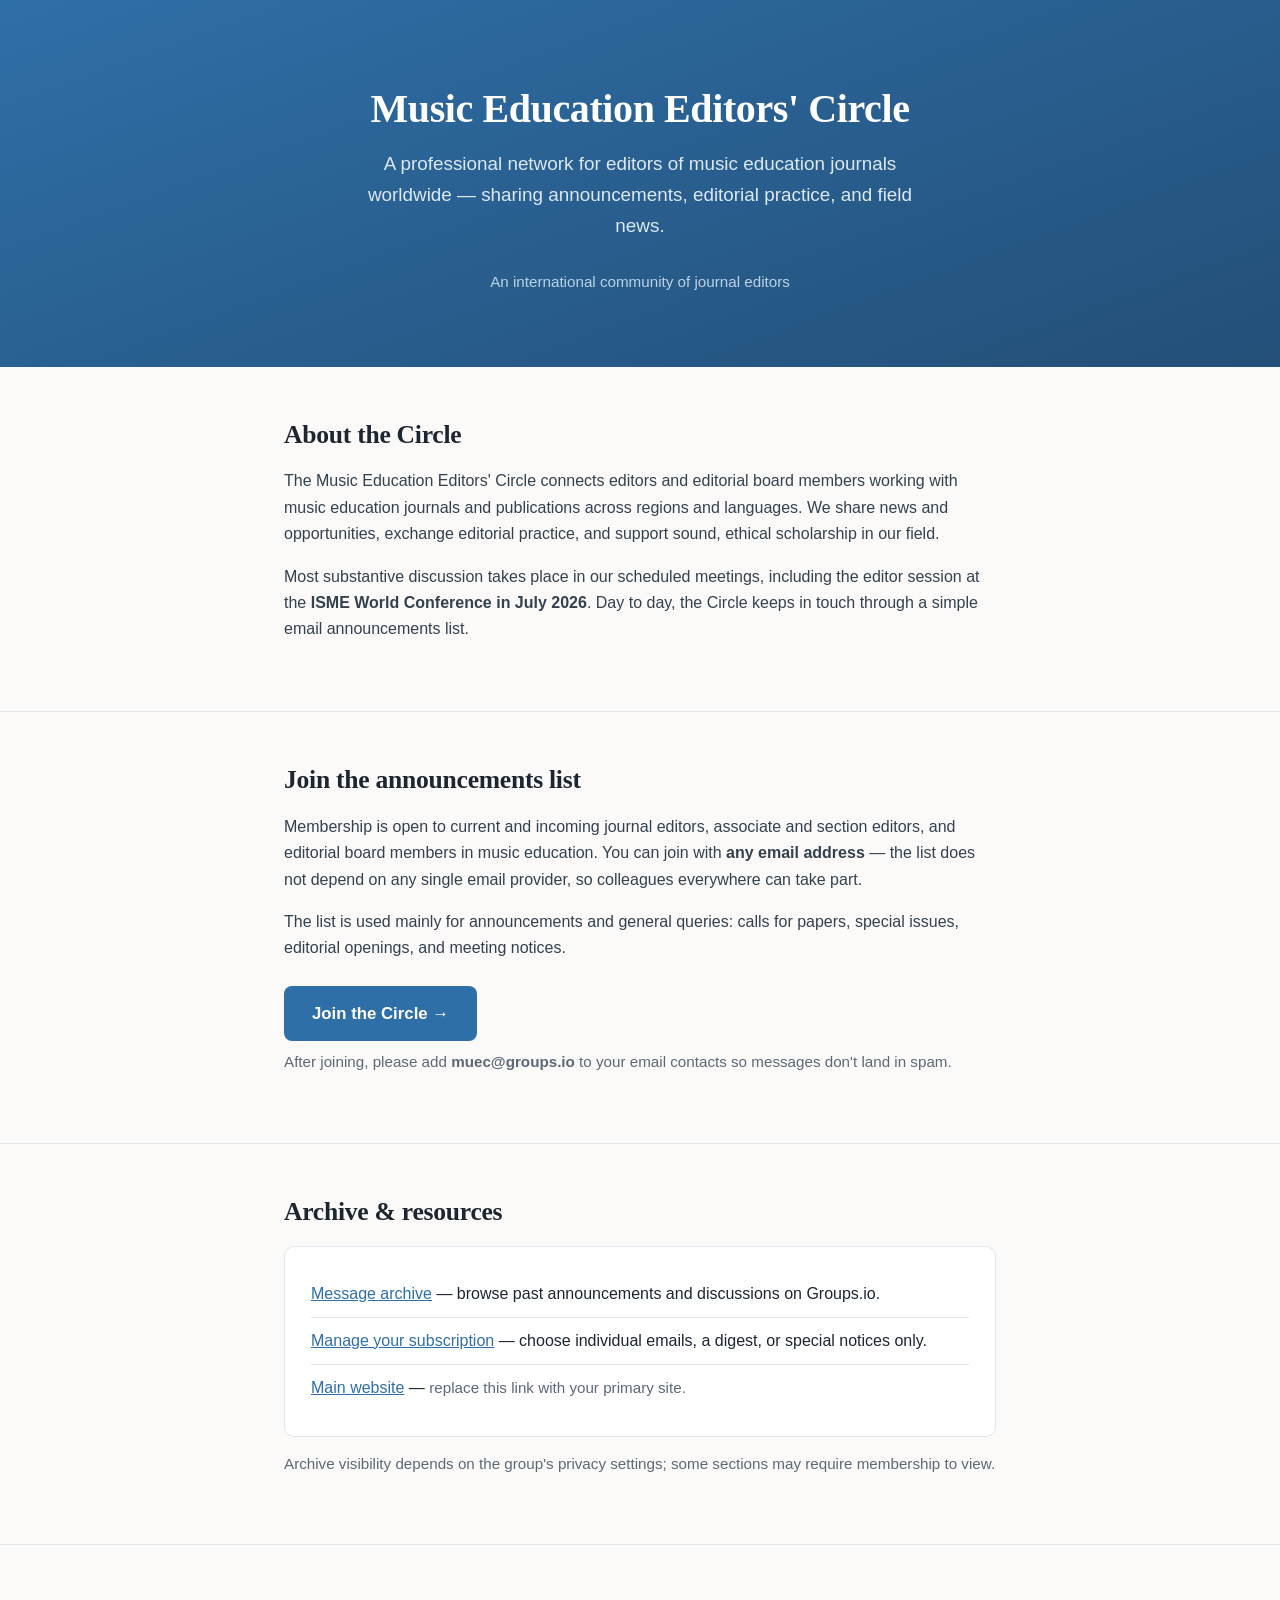
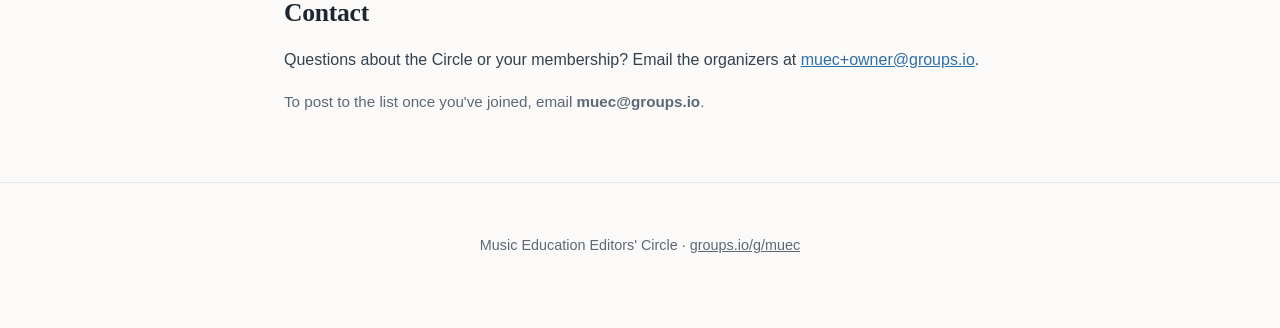
==== index.html @ 2a070fce "initial commit" ====
<!DOCTYPE html>
<html lang="en">
<head>
<meta charset="UTF-8">
<meta name="viewport" content="width=device-width, initial-scale=1.0">
<title>Music Education Editors' Circle</title>
<meta name="description" content="A professional network for editors of music education journals worldwide — sharing announcements, editorial practice, and field news.">
<style>
  :root{
    --ink:#1c2530;
    --muted:#5c6878;
    --line:#e3e7ec;
    --bg:#fbfaf8;
    --card:#ffffff;
    --accent:#2f6fa7;
    --accent-dark:#245984;
    --max:760px;
  }
  *{box-sizing:border-box;}
  html{scroll-behavior:smooth;}
  body{
    margin:0;
    background:var(--bg);
    color:var(--ink);
    font-family:-apple-system,BlinkMacSystemFont,"Segoe UI",Roboto,Helvetica,Arial,sans-serif;
    line-height:1.65;
    -webkit-font-smoothing:antialiased;
  }
  h1,h2,h3{font-family:Georgia,"Times New Roman",serif;font-weight:600;line-height:1.25;letter-spacing:-0.01em;}
  a{color:var(--accent);}
  a:hover{color:var(--accent-dark);}
  .wrap{max-width:var(--max);margin:0 auto;padding:0 24px;}

  header.hero{
    background:linear-gradient(160deg,#2f6fa7 0%,#234f78 100%);
    color:#fff;
    padding:84px 0 72px;
    text-align:center;
  }
  header.hero h1{color:#fff;font-size:2.5rem;margin:0 0 14px;}
  header.hero p{color:#dce8f3;font-size:1.18rem;margin:0 auto;max-width:560px;}
  .hero-note{margin-top:28px;font-size:.95rem;color:#bcd2e6;}

  section{padding:52px 0;border-bottom:1px solid var(--line);}
  section h2{font-size:1.6rem;margin:0 0 18px;}
  section p{color:#33414f;margin:0 0 16px;}
  .muted{color:var(--muted);font-size:.95rem;}

  .cta{
    display:inline-block;background:var(--accent);color:#fff;text-decoration:none;
    padding:14px 28px;border-radius:8px;font-weight:600;font-size:1.05rem;
    transition:background .15s ease;
  }
  .cta:hover{background:var(--accent-dark);color:#fff;}
  .cta-row{margin:24px 0 8px;}

  .card{
    background:var(--card);border:1px solid var(--line);border-radius:10px;
    padding:24px 26px;margin-top:18px;
  }
  .links-list{list-style:none;padding:0;margin:0;}
  .links-list li{padding:10px 0;border-top:1px solid var(--line);}
  .links-list li:first-child{border-top:none;}

  footer{padding:36px 0 56px;text-align:center;color:var(--muted);font-size:.9rem;}
  footer a{color:var(--muted);}

  @media (max-width:600px){
    header.hero{padding:60px 0 50px;}
    header.hero h1{font-size:2rem;}
    section{padding:40px 0;}
  }
</style>
</head>
<body>

<header class="hero">
  <div class="wrap">
    <h1>Music Education Editors' Circle</h1>
    <p>A professional network for editors of music education journals worldwide — sharing announcements, editorial practice, and field news.</p>
    <div class="hero-note">An international community of journal editors</div>
  </div>
</header>

<main>

  <section id="about">
    <div class="wrap">
      <h2>About the Circle</h2>
      <p>The Music Education Editors' Circle connects editors and editorial board members working with music education journals and publications across regions and languages. We share news and opportunities, exchange editorial practice, and support sound, ethical scholarship in our field.</p>
      <p>Most substantive discussion takes place in our scheduled meetings, including the editor session at the <strong>ISME World Conference in July 2026</strong>. Day to day, the Circle keeps in touch through a simple email announcements list.</p>
    </div>
  </section>

  <section id="join">
    <div class="wrap">
      <h2>Join the announcements list</h2>
      <p>Membership is open to current and incoming journal editors, associate and section editors, and editorial board members in music education. You can join with <strong>any email address</strong> — the list does not depend on any single email provider, so colleagues everywhere can take part.</p>
      <p>The list is used mainly for announcements and general queries: calls for papers, special issues, editorial openings, and meeting notices.</p>
      <div class="cta-row">
        <a class="cta" href="https://groups.io/g/muec" target="_blank" rel="noopener">Join the Circle &rarr;</a>
      </div>
      <p class="muted">After joining, please add <strong>muec@groups.io</strong> to your email contacts so messages don't land in spam.</p>
    </div>
  </section>

  <section id="archive">
    <div class="wrap">
      <h2>Archive &amp; resources</h2>
      <div class="card">
        <ul class="links-list">
          <li><a href="https://groups.io/g/muec/topics" target="_blank" rel="noopener">Message archive</a> — browse past announcements and discussions on Groups.io.</li>
          <li><a href="https://groups.io/g/muec/editsub" target="_blank" rel="noopener">Manage your subscription</a> — choose individual emails, a digest, or special notices only.</li>
          <li><a href="#" target="_blank" rel="noopener">Main website</a> — <span class="muted">replace this link with your primary site.</span></li>
        </ul>
      </div>
      <p class="muted" style="margin-top:14px;">Archive visibility depends on the group's privacy settings; some sections may require membership to view.</p>
    </div>
  </section>

  <section id="contact">
    <div class="wrap">
      <h2>Contact</h2>
      <p>Questions about the Circle or your membership? Email the organizers at
      <a href="mailto:muec+owner@groups.io">muec+owner@groups.io</a>.</p>
      <p class="muted">To post to the list once you've joined, email <strong>muec@groups.io</strong>.</p>
    </div>
  </section>

</main>

<footer>
  <div class="wrap">
    <p>Music Education Editors' Circle &middot; <a href="https://groups.io/g/muec" target="_blank" rel="noopener">groups.io/g/muec</a></p>
  </div>
</footer>

</body>
</html>
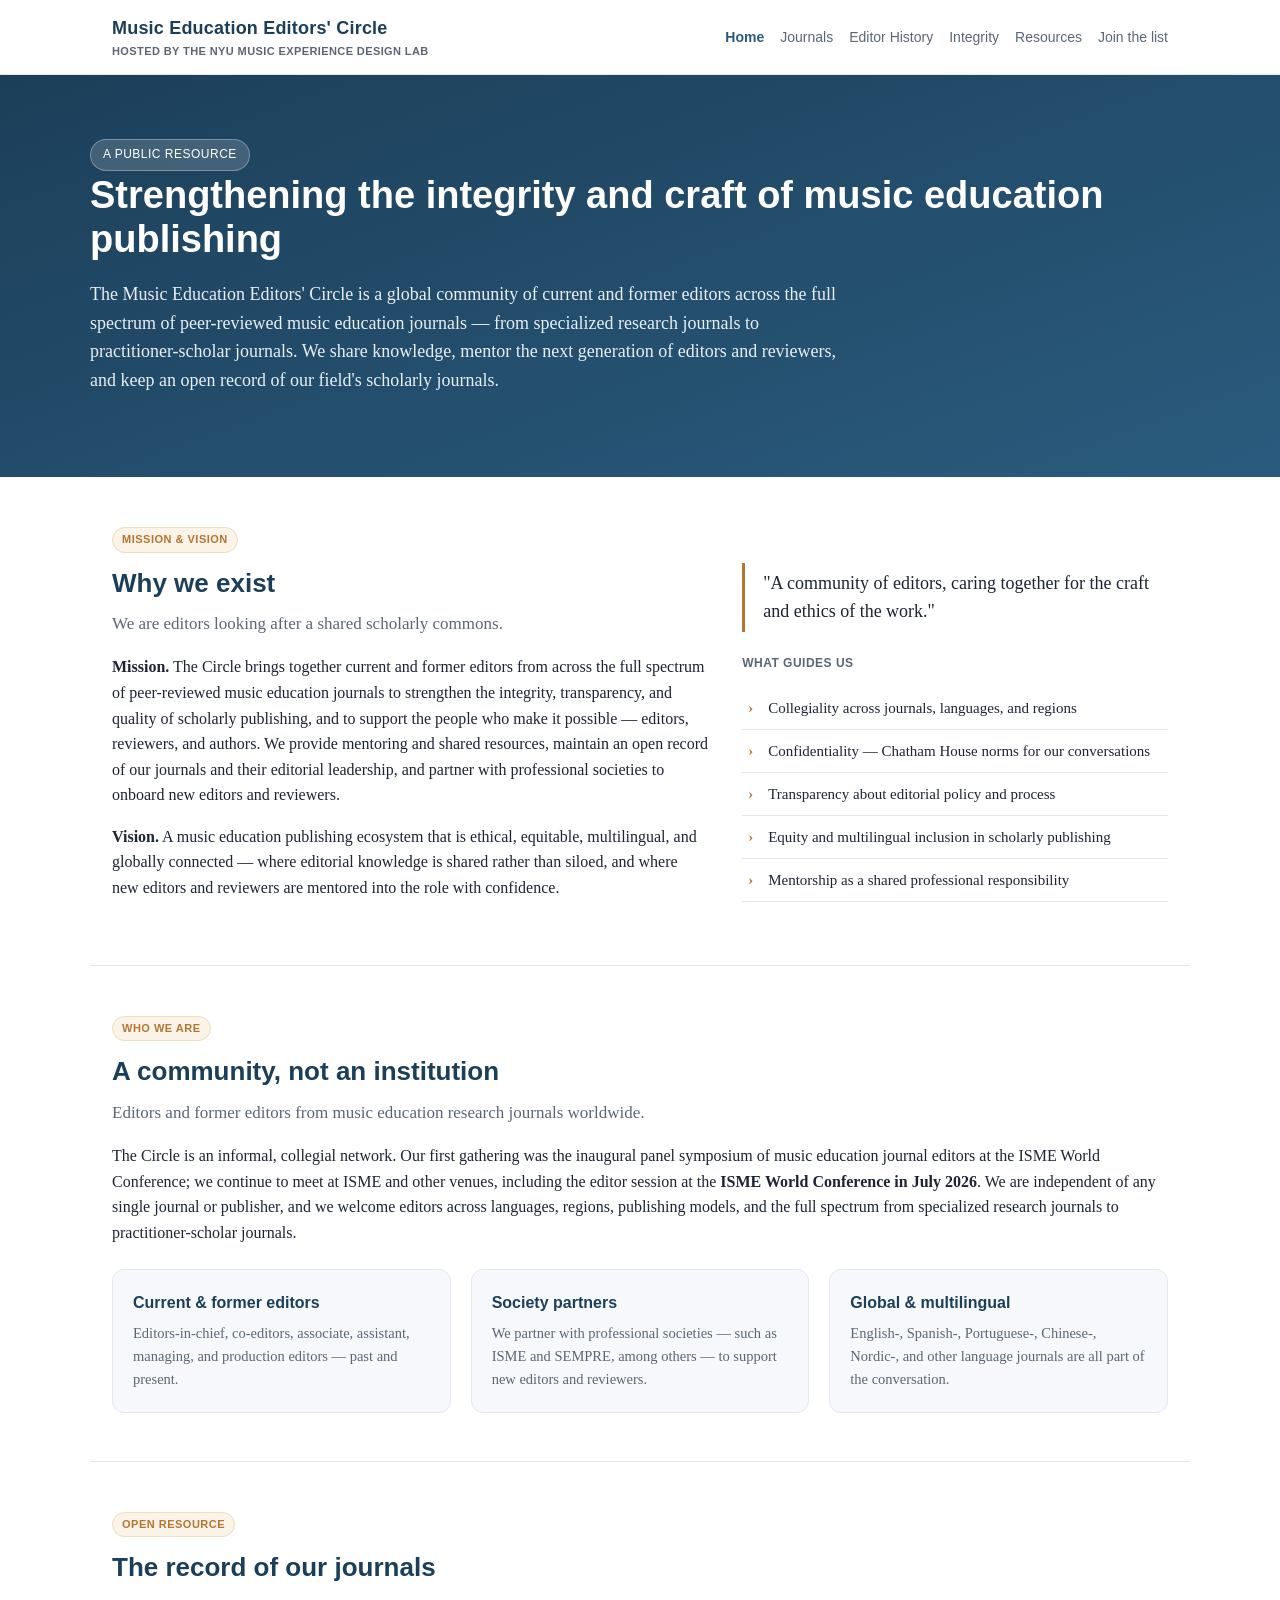
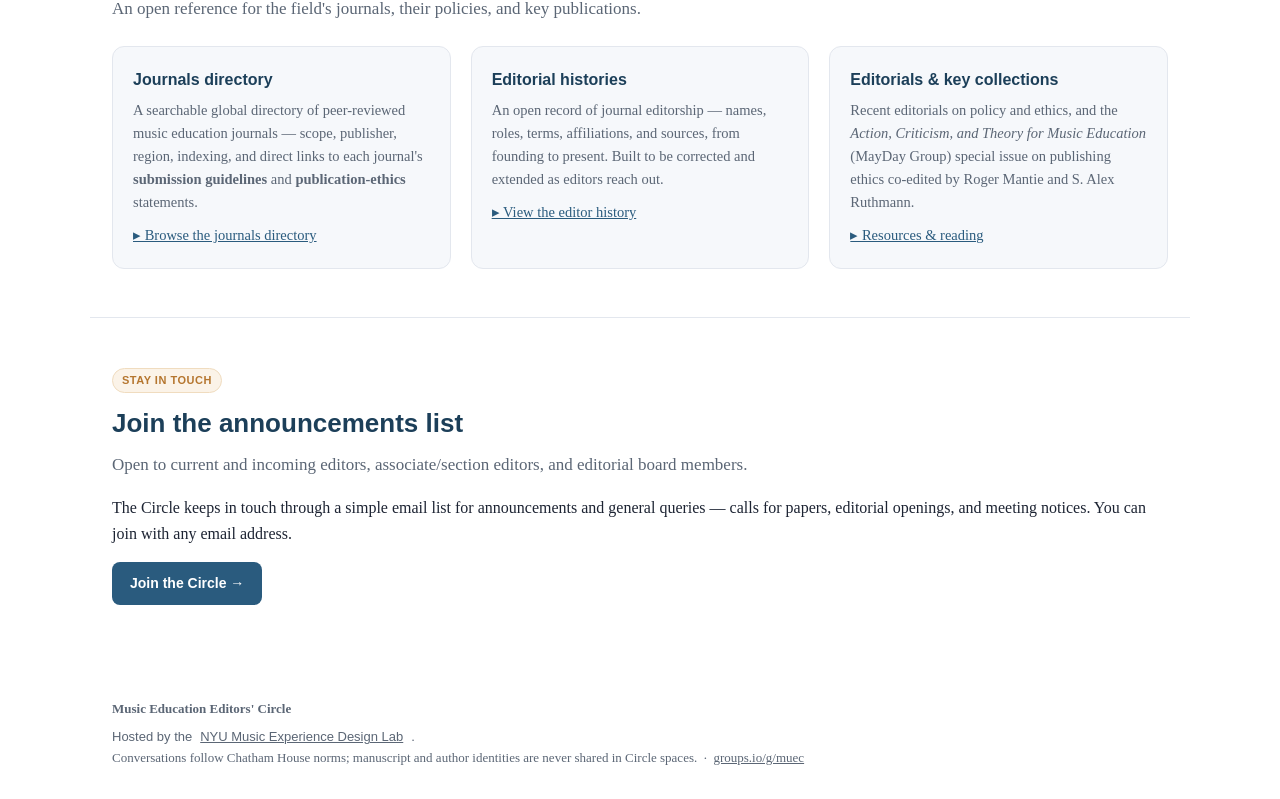
==== commit eaa9660f: "Expand into multi-page site with live spreadsheet directories - Add Journals, Editor History, Integr" ====
--- a/index.html
+++ b/index.html
@@ -4,136 +4,124 @@
 <meta charset="UTF-8">
 <meta name="viewport" content="width=device-width, initial-scale=1.0">
 <title>Music Education Editors' Circle</title>
-<meta name="description" content="A professional network for editors of music education journals worldwide — sharing announcements, editorial practice, and field news.">
-<style>
-  :root{
-    --ink:#1c2530;
-    --muted:#5c6878;
-    --line:#e3e7ec;
-    --bg:#fbfaf8;
-    --card:#ffffff;
-    --accent:#2f6fa7;
-    --accent-dark:#245984;
-    --max:760px;
-  }
-  *{box-sizing:border-box;}
-  html{scroll-behavior:smooth;}
-  body{
-    margin:0;
-    background:var(--bg);
-    color:var(--ink);
-    font-family:-apple-system,BlinkMacSystemFont,"Segoe UI",Roboto,Helvetica,Arial,sans-serif;
-    line-height:1.65;
-    -webkit-font-smoothing:antialiased;
-  }
-  h1,h2,h3{font-family:Georgia,"Times New Roman",serif;font-weight:600;line-height:1.25;letter-spacing:-0.01em;}
-  a{color:var(--accent);}
-  a:hover{color:var(--accent-dark);}
-  .wrap{max-width:var(--max);margin:0 auto;padding:0 24px;}
-
-  header.hero{
-    background:linear-gradient(160deg,#2f6fa7 0%,#234f78 100%);
-    color:#fff;
-    padding:84px 0 72px;
-    text-align:center;
-  }
-  header.hero h1{color:#fff;font-size:2.5rem;margin:0 0 14px;}
-  header.hero p{color:#dce8f3;font-size:1.18rem;margin:0 auto;max-width:560px;}
-  .hero-note{margin-top:28px;font-size:.95rem;color:#bcd2e6;}
-
-  section{padding:52px 0;border-bottom:1px solid var(--line);}
-  section h2{font-size:1.6rem;margin:0 0 18px;}
-  section p{color:#33414f;margin:0 0 16px;}
-  .muted{color:var(--muted);font-size:.95rem;}
-
-  .cta{
-    display:inline-block;background:var(--accent);color:#fff;text-decoration:none;
-    padding:14px 28px;border-radius:8px;font-weight:600;font-size:1.05rem;
-    transition:background .15s ease;
-  }
-  .cta:hover{background:var(--accent-dark);color:#fff;}
-  .cta-row{margin:24px 0 8px;}
-
-  .card{
-    background:var(--card);border:1px solid var(--line);border-radius:10px;
-    padding:24px 26px;margin-top:18px;
-  }
-  .links-list{list-style:none;padding:0;margin:0;}
-  .links-list li{padding:10px 0;border-top:1px solid var(--line);}
-  .links-list li:first-child{border-top:none;}
-
-  footer{padding:36px 0 56px;text-align:center;color:var(--muted);font-size:.9rem;}
-  footer a{color:var(--muted);}
-
-  @media (max-width:600px){
-    header.hero{padding:60px 0 50px;}
-    header.hero h1{font-size:2rem;}
-    section{padding:40px 0;}
-  }
-</style>
+<meta name="description" content="A global community of music education journal editors — strengthening the integrity and craft of scholarly publishing, with an open directory of journals and editorial histories.">
+<link rel="stylesheet" href="assets/style.css">
 </head>
 <body>
-
-<header class="hero">
-  <div class="wrap">
-    <h1>Music Education Editors' Circle</h1>
-    <p>A professional network for editors of music education journals worldwide — sharing announcements, editorial practice, and field news.</p>
-    <div class="hero-note">An international community of journal editors</div>
+<header class="top">
+  <div class="bar">
+    <a class="brand" href="index.html">Music Education Editors' Circle<small>Hosted by the NYU Music Experience Design Lab</small></a>
+    <nav>
+      <a href="index.html" class="active">Home</a>
+      <a href="journals.html">Journals</a>
+      <a href="editors.html">Editor History</a>
+      <a href="integrity.html">Integrity</a>
+      <a href="resources.html">Resources</a>
+      <a href="https://groups.io/g/muec" target="_blank" rel="noopener">Join the list</a>
+    </nav>
   </div>
 </header>
 
-<main>
+<div class="hero">
+  <div class="wrap">
+    <span class="tag">A public resource</span>
+    <h1>Strengthening the integrity and craft of music education publishing</h1>
+    <p>The Music Education Editors' Circle is a global community of current and former editors across the full
+       spectrum of peer-reviewed music education journals — from specialized research journals to
+       practitioner-scholar journals. We share knowledge, mentor the next generation of editors and reviewers,
+       and keep an open record of our field's scholarly journals.</p>
+  </div>
+</div>
 
-  <section id="about">
-    <div class="wrap">
-      <h2>About the Circle</h2>
-      <p>The Music Education Editors' Circle connects editors and editorial board members working with music education journals and publications across regions and languages. We share news and opportunities, exchange editorial practice, and support sound, ethical scholarship in our field.</p>
-      <p>Most substantive discussion takes place in our scheduled meetings, including the editor session at the <strong>ISME World Conference in July 2026</strong>. Day to day, the Circle keeps in touch through a simple email announcements list.</p>
+<section id="mission">
+  <span class="pill">Mission &amp; Vision</span>
+  <div class="twocol">
+    <div>
+      <h2>Why we exist</h2>
+      <p class="lead">We are editors looking after a shared scholarly commons.</p>
+      <p><strong>Mission.</strong> The Circle brings together current and former editors from across the full
+      spectrum of peer-reviewed music education journals to strengthen the integrity, transparency, and quality of
+      scholarly publishing, and to support the people who make it possible — editors, reviewers, and authors. We
+      provide mentoring and shared resources, maintain an open record of our journals and their editorial
+      leadership, and partner with professional societies to onboard new editors and reviewers.</p>
+      <p><strong>Vision.</strong> A music education publishing ecosystem that is ethical, equitable, multilingual,
+      and globally connected — where editorial knowledge is shared rather than siloed, and where new editors and
+      reviewers are mentored into the role with confidence.</p>
     </div>
-  </section>
+    <div>
+      <blockquote>"A community of editors, caring together for the craft and ethics of the work."</blockquote>
+      <div class="k" style="margin-top:22px">What guides us</div>
+      <ul class="clean">
+        <li>Collegiality across journals, languages, and regions</li>
+        <li>Confidentiality — Chatham House norms for our conversations</li>
+        <li>Transparency about editorial policy and process</li>
+        <li>Equity and multilingual inclusion in scholarly publishing</li>
+        <li>Mentorship as a shared professional responsibility</li>
+      </ul>
+    </div>
+  </div>
+</section>
 
-  <section id="join">
-    <div class="wrap">
-      <h2>Join the announcements list</h2>
-      <p>Membership is open to current and incoming journal editors, associate and section editors, and editorial board members in music education. You can join with <strong>any email address</strong> — the list does not depend on any single email provider, so colleagues everywhere can take part.</p>
-      <p>The list is used mainly for announcements and general queries: calls for papers, special issues, editorial openings, and meeting notices.</p>
-      <div class="cta-row">
-        <a class="cta" href="https://groups.io/g/muec" target="_blank" rel="noopener">Join the Circle &rarr;</a>
-      </div>
-      <p class="muted">After joining, please add <strong>muec@groups.io</strong> to your email contacts so messages don't land in spam.</p>
+<section id="who">
+  <span class="pill">Who We Are</span>
+  <h2>A community, not an institution</h2>
+  <p class="lead">Editors and former editors from music education research journals worldwide.</p>
+  <p>The Circle is an informal, collegial network. Our first gathering was the inaugural panel symposium of
+     music education journal editors at the ISME World Conference; we continue to meet at ISME and other venues,
+     including the editor session at the <strong>ISME World Conference in July 2026</strong>. We are independent of
+     any single journal or publisher, and we welcome editors across languages, regions, publishing models, and the
+     full spectrum from specialized research journals to practitioner-scholar journals.</p>
+  <div class="grid g3">
+    <div class="card"><h3>Current &amp; former editors</h3><p>Editors-in-chief, co-editors, associate, assistant,
+      managing, and production editors — past and present.</p></div>
+    <div class="card"><h3>Society partners</h3><p>We partner with professional societies — such as ISME and SEMPRE,
+      among others — to support new editors and reviewers.</p></div>
+    <div class="card"><h3>Global &amp; multilingual</h3><p>English-, Spanish-, Portuguese-, Chinese-, Nordic-, and
+      other language journals are all part of the conversation.</p></div>
+  </div>
+</section>
+
+<section id="repository">
+  <span class="pill">Open Resource</span>
+  <h2>The record of our journals</h2>
+  <p class="lead">An open reference for the field's journals, their policies, and key publications.</p>
+  <div class="grid g3">
+    <div class="card">
+      <h3>Journals directory</h3>
+      <p>A searchable global directory of peer-reviewed music education journals — scope, publisher, region,
+      indexing, and direct links to each journal's <strong>submission guidelines</strong> and
+      <strong>publication-ethics</strong> statements.</p>
+      <p style="margin-top:10px"><a href="journals.html">&#9656; Browse the journals directory</a></p>
     </div>
-  </section>
+    <div class="card">
+      <h3>Editorial histories</h3>
+      <p>An open record of journal editorship — names, roles, terms, affiliations, and sources, from founding to
+      present. Built to be corrected and extended as editors reach out.</p>
+      <p style="margin-top:10px"><a href="editors.html">&#9656; View the editor history</a></p>
+    </div>
+    <div class="card">
+      <h3>Editorials &amp; key collections</h3>
+      <p>Recent editorials on policy and ethics, and the <em>Action, Criticism, and Theory for Music Education</em>
+      (MayDay Group) special issue on publishing ethics co-edited by Roger Mantie and S. Alex Ruthmann.</p>
+      <p style="margin-top:10px"><a href="resources.html">&#9656; Resources &amp; reading</a></p>
+    </div>
+  </div>
+</section>
 
-  <section id="archive">
-    <div class="wrap">
-      <h2>Archive &amp; resources</h2>
-      <div class="card">
-        <ul class="links-list">
-          <li><a href="https://groups.io/g/muec/topics" target="_blank" rel="noopener">Message archive</a> — browse past announcements and discussions on Groups.io.</li>
-          <li><a href="https://groups.io/g/muec/editsub" target="_blank" rel="noopener">Manage your subscription</a> — choose individual emails, a digest, or special notices only.</li>
-          <li><a href="#" target="_blank" rel="noopener">Main website</a> — <span class="muted">replace this link with your primary site.</span></li>
-        </ul>
-      </div>
-      <p class="muted" style="margin-top:14px;">Archive visibility depends on the group's privacy settings; some sections may require membership to view.</p>
-    </div>
-  </section>
-
-  <section id="contact">
-    <div class="wrap">
-      <h2>Contact</h2>
-      <p>Questions about the Circle or your membership? Email the organizers at
-      <a href="mailto:muec+owner@groups.io">muec+owner@groups.io</a>.</p>
-      <p class="muted">To post to the list once you've joined, email <strong>muec@groups.io</strong>.</p>
-    </div>
-  </section>
-
-</main>
+<section id="join" style="border-bottom:none">
+  <span class="pill">Stay in touch</span>
+  <h2>Join the announcements list</h2>
+  <p class="lead">Open to current and incoming editors, associate/section editors, and editorial board members.</p>
+  <p>The Circle keeps in touch through a simple email list for announcements and general queries — calls for papers,
+     editorial openings, and meeting notices. You can join with any email address.</p>
+  <p style="margin-top:14px"><a class="btn" href="https://groups.io/g/muec" target="_blank" rel="noopener" style="text-decoration:none;display:inline-block">Join the Circle &rarr;</a></p>
+</section>
 
 <footer>
-  <div class="wrap">
-    <p>Music Education Editors' Circle &middot; <a href="https://groups.io/g/muec" target="_blank" rel="noopener">groups.io/g/muec</a></p>
-  </div>
+  <strong>Music Education Editors' Circle</strong><br>
+  <span class="hosted">Hosted by the <a href="https://wp.nyu.edu/musedlab/" target="_blank" rel="noopener">NYU Music Experience Design Lab</a>.</span>
+  Conversations follow Chatham House norms; manuscript and author identities are never shared in Circle spaces.
+  &nbsp;·&nbsp; <a href="https://groups.io/g/muec" target="_blank" rel="noopener">groups.io/g/muec</a>
 </footer>
-
 </body>
 </html>
--- a/assets/style.css
+++ b/assets/style.css
@@ -0,0 +1,90 @@
+/* Music Education Editors' Circle — shared house style
+   Derived from the v0.1 prototype. Edit colors in :root to retheme the whole site. */
+:root{
+  --ink:#1d2433; --muted:#5b6675; --line:#e3e7ee; --bg:#ffffff;
+  --soft:#f6f8fb; --brand:#2a5b7e; --brand-dk:#1c3f59; --accent:#b5762f; --good:#2e7d56;
+  --maxw:1100px; --radius:12px;
+}
+*{box-sizing:border-box}
+body{margin:0;font-family:Georgia,'Times New Roman',serif;color:var(--ink);background:var(--bg);line-height:1.6}
+h1,h2,h3,nav,.tag,button,th,.k,.brand,.pill,input,select,.btn{font-family:-apple-system,'Segoe UI',Roboto,Helvetica,Arial,sans-serif}
+a{color:var(--brand)}
+
+/* Header / nav */
+header.top{position:sticky;top:0;z-index:20;background:rgba(255,255,255,.93);backdrop-filter:blur(6px);border-bottom:1px solid var(--line)}
+.bar{max-width:var(--maxw);margin:0 auto;padding:14px 22px;display:flex;align-items:center;gap:18px;flex-wrap:wrap}
+.brand{font-weight:700;font-size:18px;color:var(--brand-dk);letter-spacing:.2px;text-decoration:none}
+.brand small{display:block;font-size:11px;color:var(--muted);font-weight:600;letter-spacing:.4px;text-transform:uppercase}
+nav{margin-left:auto;display:flex;gap:16px;flex-wrap:wrap;font-size:14px}
+nav a{color:var(--muted);text-decoration:none}
+nav a:hover,nav a.active{color:var(--brand)}
+nav a.active{font-weight:700}
+
+/* Hero */
+.hero{background:linear-gradient(160deg,var(--brand-dk),var(--brand));color:#fff;padding:64px 22px}
+.hero .wrap{max-width:var(--maxw);margin:0 auto}
+.hero h1{font-size:38px;margin:.1em 0 .3em;line-height:1.15}
+.hero p{font-size:18px;max-width:760px;color:#e7eef4}
+.tag{display:inline-block;background:rgba(255,255,255,.16);border:1px solid rgba(255,255,255,.3);color:#fff;
+     padding:5px 12px;border-radius:999px;font-size:12px;letter-spacing:.5px;text-transform:uppercase}
+
+/* Sections */
+section{max-width:var(--maxw);margin:0 auto;padding:48px 22px;border-bottom:1px solid var(--line)}
+section h2{font-size:26px;color:var(--brand-dk);margin:0 0 6px}
+.lead{color:var(--muted);font-size:17px;margin-top:0}
+.pill{display:inline-block;font-size:11px;font-weight:700;letter-spacing:.5px;text-transform:uppercase;
+      color:var(--accent);background:#fbf3e8;border:1px solid #f0dcbf;padding:3px 9px;border-radius:999px;margin-bottom:10px}
+.k{font-size:12px;text-transform:uppercase;letter-spacing:.5px;color:var(--muted);font-weight:700}
+
+/* Grids & cards */
+.grid{display:grid;gap:20px;margin-top:24px}
+.g2{grid-template-columns:repeat(2,1fr)} .g3{grid-template-columns:repeat(3,1fr)} .g4{grid-template-columns:repeat(4,1fr)}
+@media(max-width:820px){.g2,.g3,.g4{grid-template-columns:1fr}}
+.card{background:var(--soft);border:1px solid var(--line);border-radius:var(--radius);padding:20px}
+.card h3{margin:0 0 6px;font-size:16px;color:var(--brand-dk)}
+.card p{margin:0;color:var(--muted);font-size:14.5px}
+.twocol{display:grid;grid-template-columns:1.4fr 1fr;gap:34px}
+@media(max-width:820px){.twocol{grid-template-columns:1fr}}
+blockquote{border-left:3px solid var(--accent);margin:0;padding:6px 0 6px 18px;color:var(--ink);font-size:18px}
+ul.clean{list-style:none;padding:0;margin:14px 0}
+ul.clean li{padding:9px 0 9px 26px;position:relative;border-bottom:1px solid var(--line);font-size:15px}
+ul.clean li:before{content:"\203A";position:absolute;left:6px;color:var(--accent);font-weight:700}
+.note{font-size:13px;color:var(--muted);background:#fbf3e8;border:1px solid #f0dcbf;padding:10px 14px;border-radius:8px;margin-top:14px}
+
+/* Controls */
+.controls{display:flex;gap:12px;flex-wrap:wrap;margin-top:22px;align-items:center}
+input[type=text],input[type=search],select{font-family:-apple-system,'Segoe UI',sans-serif;font-size:15px;
+   padding:10px 12px;border:1px solid var(--line);border-radius:8px;background:#fff;color:var(--ink)}
+input[type=search]{min-width:280px;flex:1}
+.btn,button{cursor:pointer;background:var(--brand);color:#fff;border:0;padding:10px 18px;border-radius:8px;
+   font-size:14px;font-weight:600}
+.btn:hover,button:hover{background:var(--brand-dk)}
+.count{color:var(--muted);font-size:13px;font-family:-apple-system,sans-serif}
+
+/* Journal directory entries */
+.jrow{border:1px solid var(--line);border-radius:var(--radius);padding:18px 20px;margin-top:14px;background:#fff}
+.jrow h3{margin:0 0 2px;font-size:17px;color:var(--brand-dk);font-family:Georgia,serif}
+.jrow .trans{color:var(--muted);font-size:14px;font-style:italic}
+.jmeta{display:flex;gap:8px;flex-wrap:wrap;margin:10px 0}
+.chip{font-family:-apple-system,sans-serif;font-size:11px;font-weight:600;letter-spacing:.3px;
+   color:var(--brand-dk);background:var(--soft);border:1px solid var(--line);padding:3px 9px;border-radius:999px}
+.chip.idx{color:var(--good);background:#eef7f1;border-color:#cfe9da}
+.chip.flag{color:#a23b2e;background:#fbecea;border-color:#f0ccc6}
+.jscope{font-size:14.5px;color:var(--ink);margin:6px 0 12px}
+.jlinks{display:flex;gap:8px;flex-wrap:wrap}
+.jlinks a{font-family:-apple-system,sans-serif;font-size:13px;font-weight:600;text-decoration:none;
+   border:1px solid var(--line);border-radius:8px;padding:6px 11px;background:#fff;color:var(--brand)}
+.jlinks a:hover{background:var(--soft)}
+.jlinks a.disabled{color:#9aa6b2;border-style:dashed;pointer-events:none}
+.jed{font-family:-apple-system,sans-serif;font-size:13px;color:var(--muted);margin-top:10px}
+.conf{font-size:11px;font-family:-apple-system,sans-serif;color:#9aa6b2}
+
+/* Table (resources / editors) */
+table{width:100%;border-collapse:collapse;margin-top:16px;font-size:14px;font-family:-apple-system,sans-serif}
+th,td{text-align:left;padding:9px 10px;border-bottom:1px solid var(--line);vertical-align:top}
+th{color:var(--muted);text-transform:uppercase;font-size:11px;letter-spacing:.4px}
+
+/* Footer */
+footer{max-width:var(--maxw);margin:0 auto;padding:30px 22px;color:var(--muted);font-size:13px}
+footer a{color:var(--muted)}
+.hosted{display:flex;align-items:center;gap:8px;margin-top:8px;font-family:-apple-system,sans-serif}
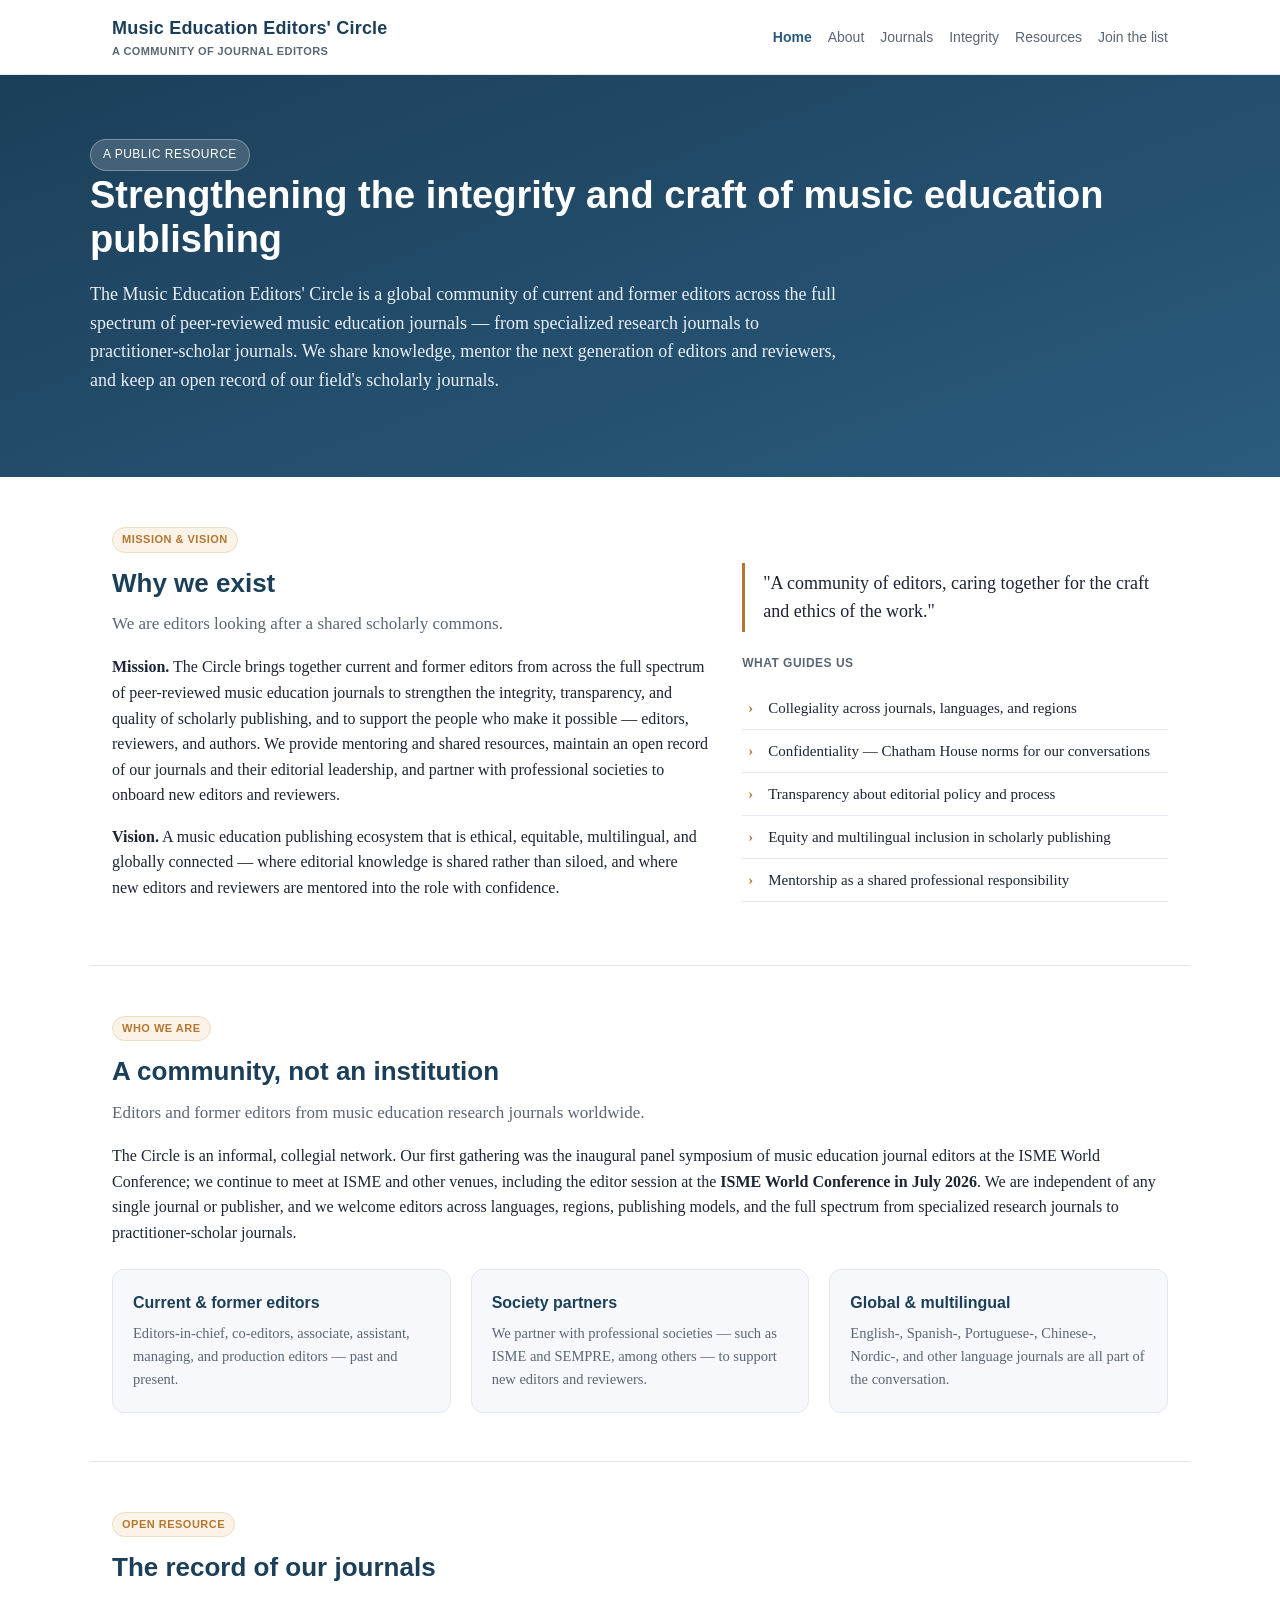
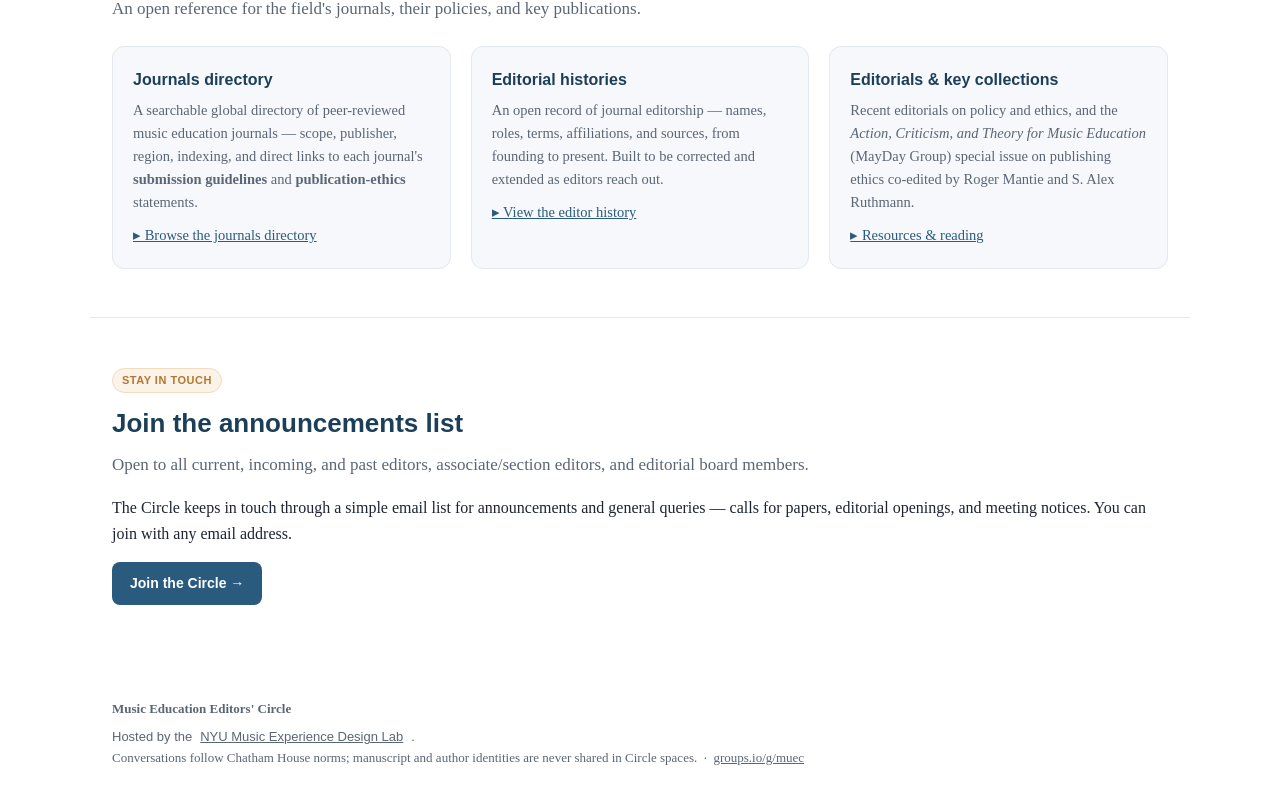
==== commit 27578b36: "Add About and Members pages; move editorial histories into Resources - Add about.html (mission, prin" ====
--- a/index.html
+++ b/index.html
@@ -10,11 +10,11 @@
 <body>
 <header class="top">
   <div class="bar">
-    <a class="brand" href="index.html">Music Education Editors' Circle<small>Hosted by the NYU Music Experience Design Lab</small></a>
+    <a class="brand" href="index.html">Music Education Editors' Circle<small>A community of journal editors</small></a>
     <nav>
       <a href="index.html" class="active">Home</a>
+      <a href="about.html">About</a>
       <a href="journals.html">Journals</a>
-      <a href="editors.html">Editor History</a>
       <a href="integrity.html">Integrity</a>
       <a href="resources.html">Resources</a>
       <a href="https://groups.io/g/muec" target="_blank" rel="noopener">Join the list</a>
@@ -97,7 +97,7 @@
       <h3>Editorial histories</h3>
       <p>An open record of journal editorship — names, roles, terms, affiliations, and sources, from founding to
       present. Built to be corrected and extended as editors reach out.</p>
-      <p style="margin-top:10px"><a href="editors.html">&#9656; View the editor history</a></p>
+      <p style="margin-top:10px"><a href="resources.html#editorial-histories">&#9656; View the editor history</a></p>
     </div>
     <div class="card">
       <h3>Editorials &amp; key collections</h3>
@@ -111,7 +111,7 @@
 <section id="join" style="border-bottom:none">
   <span class="pill">Stay in touch</span>
   <h2>Join the announcements list</h2>
-  <p class="lead">Open to current and incoming editors, associate/section editors, and editorial board members.</p>
+  <p class="lead">Open to all current, incoming, and past editors, associate/section editors, and editorial board members.</p>
   <p>The Circle keeps in touch through a simple email list for announcements and general queries — calls for papers,
      editorial openings, and meeting notices. You can join with any email address.</p>
   <p style="margin-top:14px"><a class="btn" href="https://groups.io/g/muec" target="_blank" rel="noopener" style="text-decoration:none;display:inline-block">Join the Circle &rarr;</a></p>
--- a/assets/style.css
+++ b/assets/style.css
@@ -84,6 +84,65 @@
 th,td{text-align:left;padding:9px 10px;border-bottom:1px solid var(--line);vertical-align:top}
 th{color:var(--muted);text-transform:uppercase;font-size:11px;letter-spacing:.4px}
 
+/* Sticky toolbar (search + filters stay visible while browsing) */
+.toolbar{position:sticky;top:58px;z-index:10;background:rgba(255,255,255,.96);backdrop-filter:blur(6px);
+  border:1px solid var(--line);border-radius:10px;padding:12px 14px;margin-top:18px;
+  display:flex;gap:12px;flex-wrap:wrap;align-items:center}
+
+/* Tabs */
+.tabs{display:flex;gap:6px;margin-top:22px;border-bottom:1px solid var(--line);flex-wrap:wrap}
+.tab{font-family:-apple-system,'Segoe UI',sans-serif;font-size:14px;font-weight:600;cursor:pointer;
+  padding:10px 16px;border:1px solid transparent;border-bottom:none;border-radius:8px 8px 0 0;color:var(--muted);background:none}
+.tab:hover{color:var(--brand)}
+.tab.active{color:var(--brand-dk);background:var(--soft);border-color:var(--line)}
+.tabpane{display:none}
+.tabpane.active{display:block}
+
+/* Buttons (ghost variant for downloads) */
+.btn.ghost{background:#fff;color:var(--brand);border:1px solid var(--line)}
+.btn.ghost:hover{background:var(--soft);color:var(--brand-dk)}
+.dlbar{display:flex;gap:10px;flex-wrap:wrap;margin:16px 0 4px}
+a.btn{text-decoration:none;display:inline-block}
+.licen{background:#eef4f8;border-color:#d3e2ec}
+
+/* Compact directory rows (browsable) */
+details.jrow2{border:1px solid var(--line);border-radius:10px;margin-top:8px;background:#fff;overflow:hidden}
+details.jrow2>summary{list-style:none;cursor:pointer;padding:12px 16px;display:flex;gap:12px;align-items:center;flex-wrap:wrap}
+details.jrow2>summary::-webkit-details-marker{display:none}
+details.jrow2>summary:hover{background:var(--soft)}
+details.jrow2[open]>summary{border-bottom:1px solid var(--line);background:var(--soft)}
+.jrow2 .jt{font-family:Georgia,serif;font-weight:600;color:var(--brand-dk);font-size:15.5px;flex:1;min-width:220px}
+.jrow2 .caret{color:var(--accent);font-weight:700;transition:transform .15s}
+details.jrow2[open] .caret{transform:rotate(90deg)}
+.jrow2 .body{padding:14px 16px}
+
+/* Accordion for editor history / integrity */
+details.acc{border:1px solid var(--line);border-radius:10px;margin-top:10px;background:#fff;overflow:hidden}
+details.acc>summary{list-style:none;cursor:pointer;padding:14px 16px;font-family:-apple-system,'Segoe UI',sans-serif;
+  font-weight:700;color:var(--brand-dk);display:flex;align-items:center;gap:10px}
+details.acc>summary::-webkit-details-marker{display:none}
+details.acc>summary:hover{background:var(--soft)}
+details.acc[open]>summary{border-bottom:1px solid var(--line);background:var(--soft)}
+details.acc .caret{color:var(--accent);font-weight:700;transition:transform .15s;margin-left:auto}
+details.acc[open] .caret{transform:rotate(90deg)}
+details.acc .accbody{padding:6px 16px 16px}
+.badge{font-family:-apple-system,sans-serif;font-size:11px;font-weight:700;color:#fff;background:var(--brand);
+  border-radius:999px;padding:2px 9px}
+.badge.soft{color:var(--brand-dk);background:var(--soft);border:1px solid var(--line)}
+.mem{color:var(--accent);font-weight:700;font-size:12px;font-family:-apple-system,sans-serif}
+
+/* Modal (license gate) */
+.modal-ov{position:fixed;inset:0;background:rgba(20,40,60,.45);display:flex;align-items:center;justify-content:center;z-index:50;padding:20px}
+.modal{background:#fff;border-radius:12px;max-width:470px;padding:24px 26px;box-shadow:0 20px 60px rgba(20,40,60,.3)}
+.modal h3{margin:0 0 10px;color:var(--brand-dk)}
+.modal p{color:var(--ink);font-size:15px;margin:0}
+.modal-btns{display:flex;gap:10px;justify-content:flex-end;margin-top:18px}
+/* clickable filter chips */
+.chip[data-tag]{cursor:pointer}
+.chip[data-tag]:hover{border-color:var(--brand);color:var(--brand)}
+#activeFilter{margin:10px 0 0;font-family:-apple-system,'Segoe UI',sans-serif;font-size:13px;color:var(--muted)}
+#activeFilter a{margin-left:6px}
+
 /* Footer */
 footer{max-width:var(--maxw);margin:0 auto;padding:30px 22px;color:var(--muted);font-size:13px}
 footer a{color:var(--muted)}
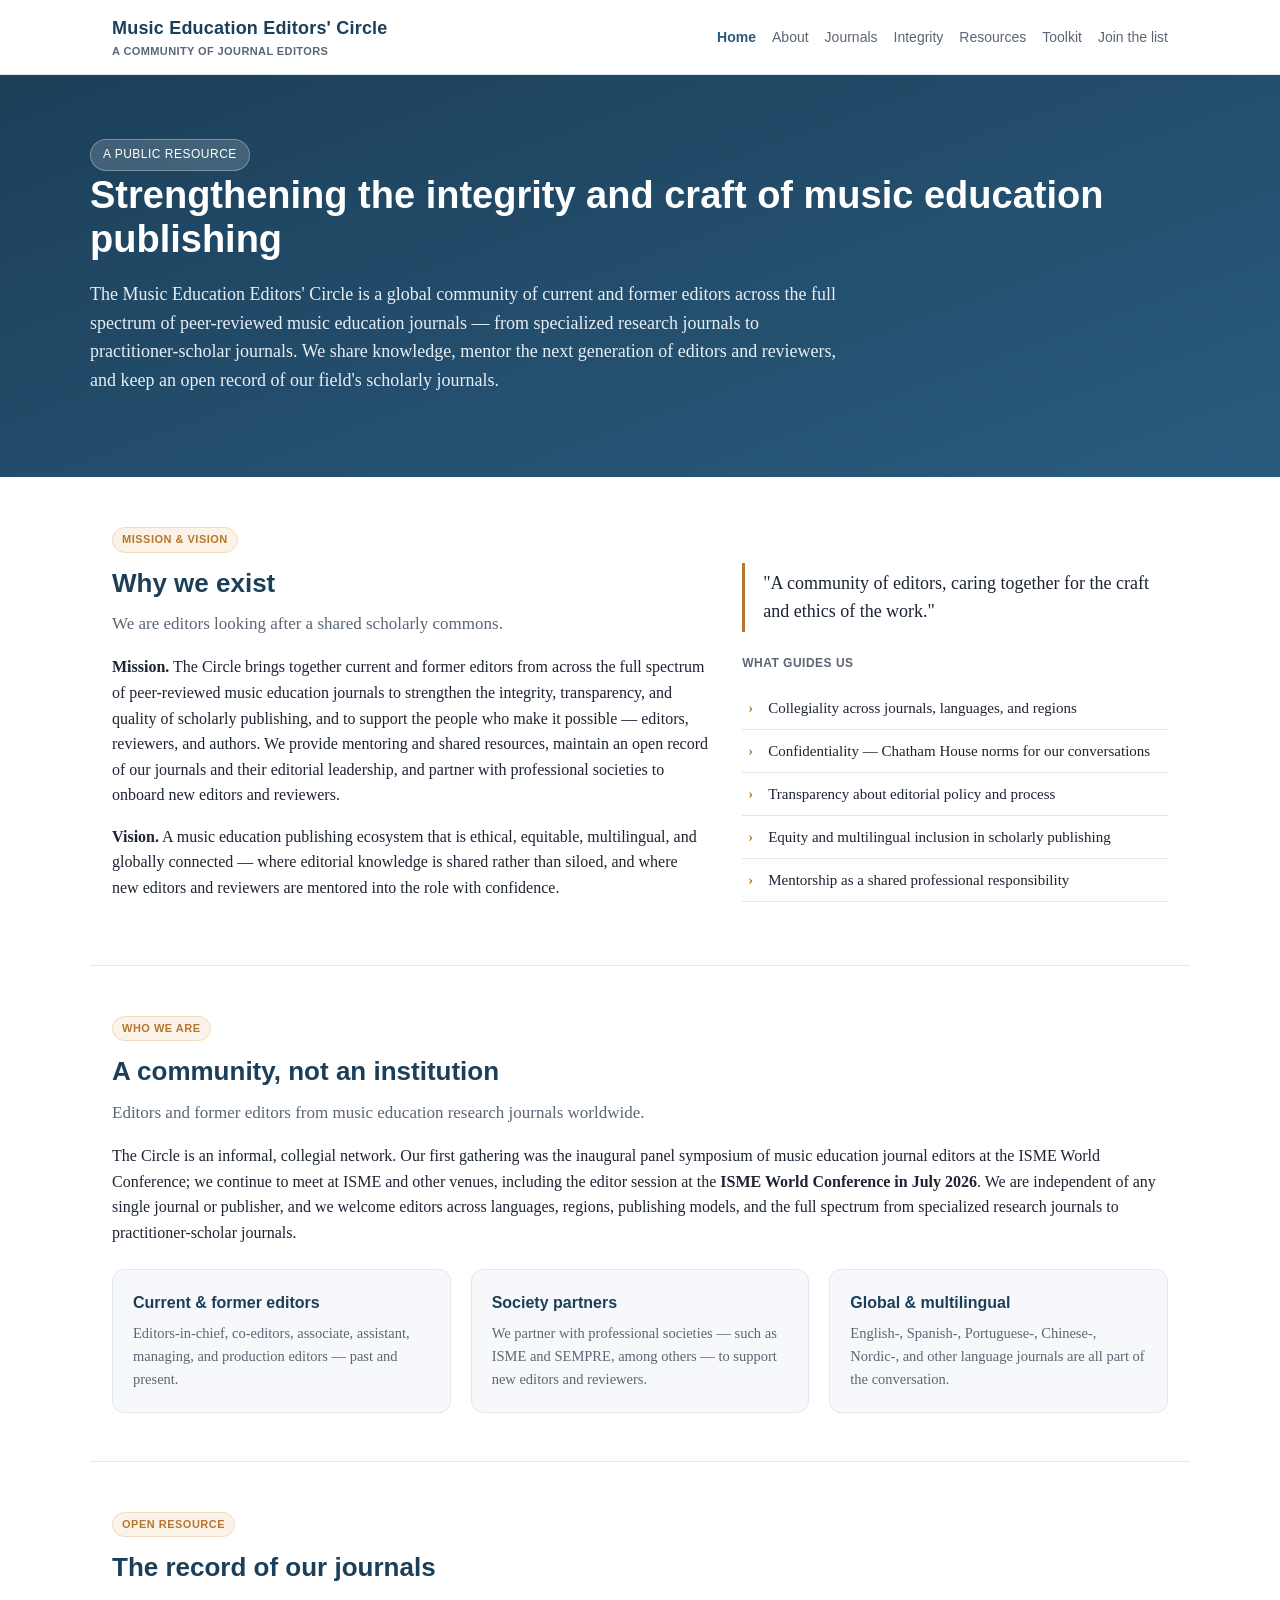
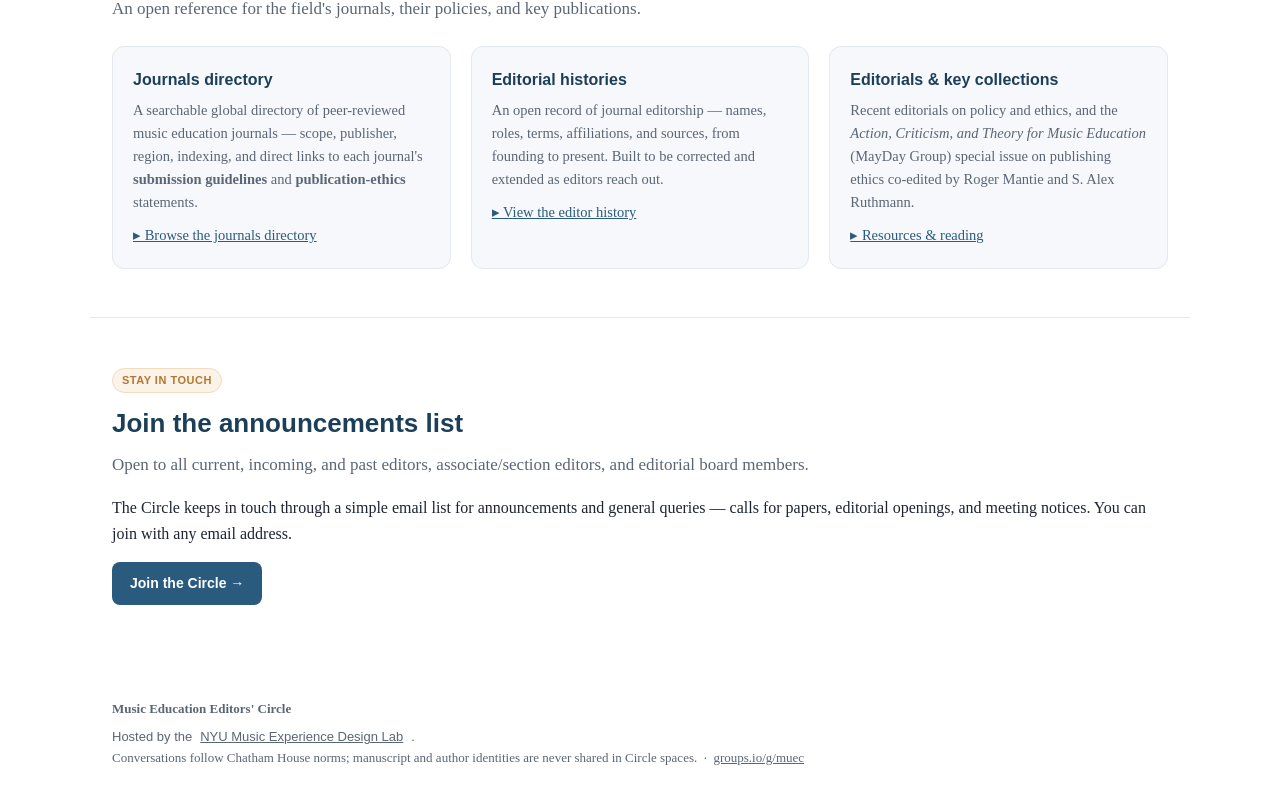
==== commit e2a3cd30: "Add Editor & Reviewer Toolkit page; refresh data - New toolkit.html: submission-guidelines compariso" ====
--- a/index.html
+++ b/index.html
@@ -17,6 +17,7 @@
       <a href="journals.html">Journals</a>
       <a href="integrity.html">Integrity</a>
       <a href="resources.html">Resources</a>
+      <a href="toolkit.html">Toolkit</a>
       <a href="https://groups.io/g/muec" target="_blank" rel="noopener">Join the list</a>
     </nav>
   </div>
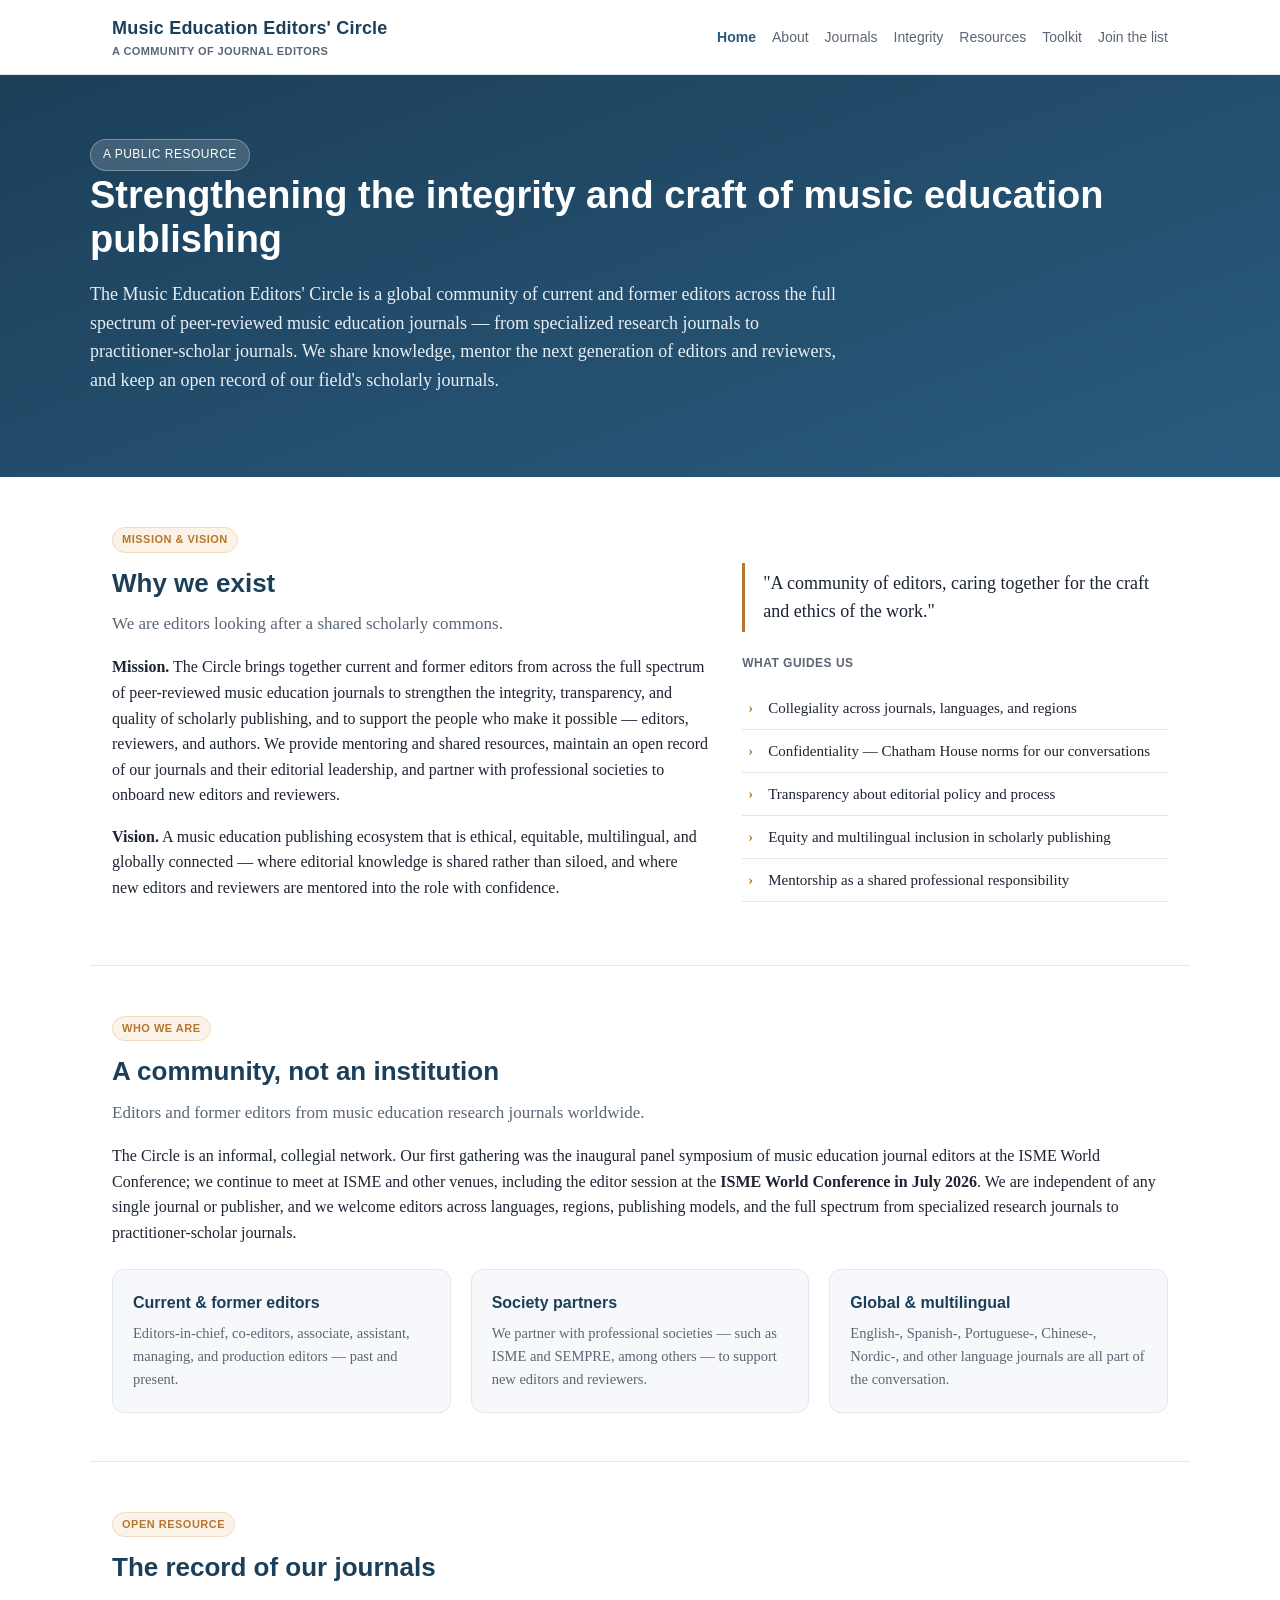
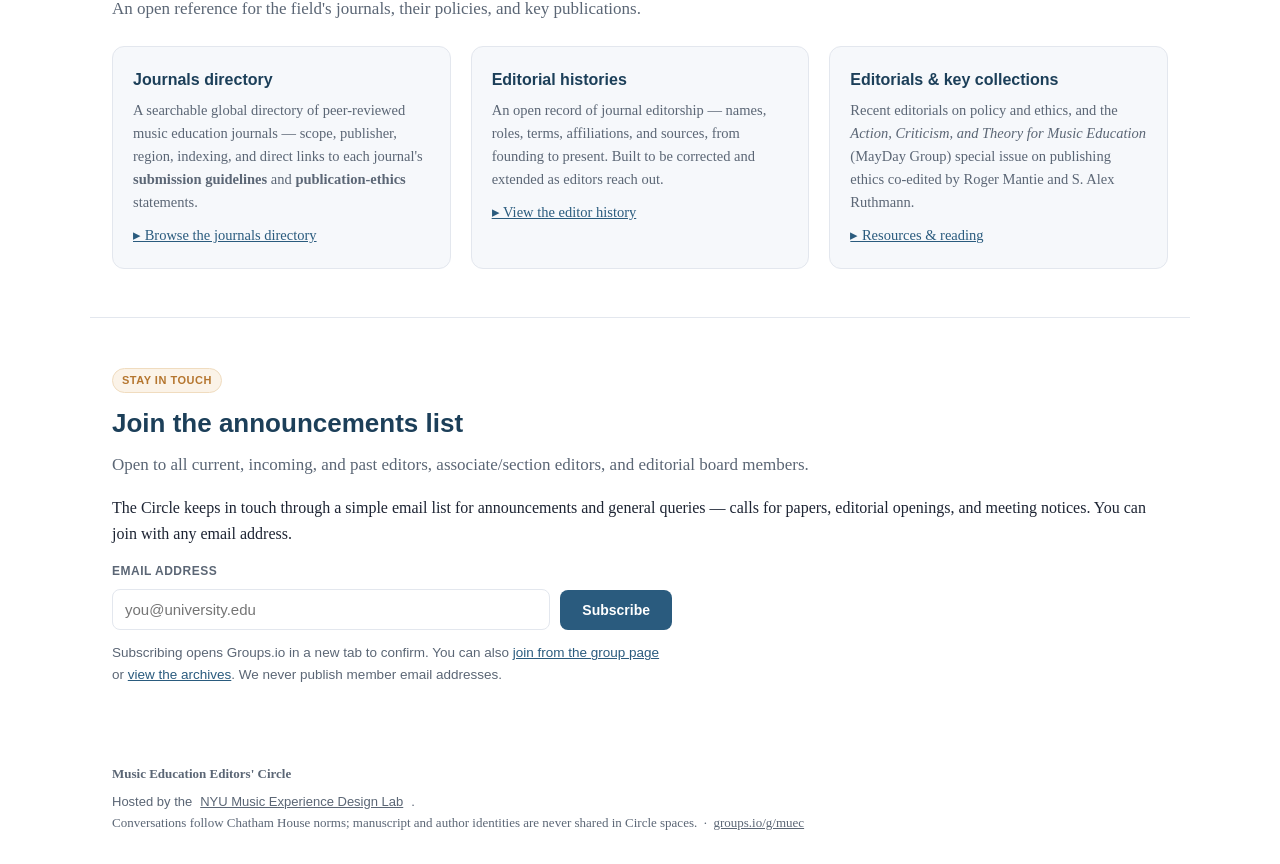
==== commit 5142f6c8: "Add Groups.io embedded signup form to Home > Join Replaces the plain "Join the Circle" link with an " ====
--- a/index.html
+++ b/index.html
@@ -115,7 +115,26 @@
   <p class="lead">Open to all current, incoming, and past editors, associate/section editors, and editorial board members.</p>
   <p>The Circle keeps in touch through a simple email list for announcements and general queries — calls for papers,
      editorial openings, and meeting notices. You can join with any email address.</p>
-  <p style="margin-top:14px"><a class="btn" href="https://groups.io/g/muec" target="_blank" rel="noopener" style="text-decoration:none;display:inline-block">Join the Circle &rarr;</a></p>
+
+  <div id="groupsio_embed_signup">
+    <form action="https://muec.groups.io/g/main/signup?u=5857708088855424972" method="post"
+          id="groupsio-embedded-subscribe-form" name="groupsio-embedded-subscribe-form" target="_blank">
+      <label for="groupsio-email">Email address</label>
+      <div class="gio-fields">
+        <input type="email" value="" name="email" class="email" id="groupsio-email"
+               placeholder="you@university.edu" autocomplete="email" required>
+        <input type="submit" value="Subscribe" name="subscribe" id="groupsio-embedded-subscribe" class="button">
+      </div>
+      <!-- Honeypot: real people leave this empty. Do not remove — it blocks bot signups. -->
+      <div style="position:absolute;left:-5000px" aria-hidden="true">
+        <input type="text" name="b_5857708088855424972" tabindex="-1" value="" autocomplete="off">
+      </div>
+      <p class="gio-note">Subscribing opens Groups.io in a new tab to confirm. You can also
+        <a href="https://groups.io/g/muec" target="_blank" rel="noopener">join from the group page</a> or
+        <a id="archivelink" href="https://muec.groups.io/g/main/topics" target="_blank" rel="noopener">view the archives</a>.
+        We never publish member email addresses.</p>
+    </form>
+  </div>
 </section>
 
 <footer>
--- a/assets/style.css
+++ b/assets/style.css
@@ -147,3 +147,21 @@
 footer{max-width:var(--maxw);margin:0 auto;padding:30px 22px;color:var(--muted);font-size:13px}
 footer a{color:var(--muted)}
 .hosted{display:flex;align-items:center;gap:8px;margin-top:8px;font-family:-apple-system,sans-serif}
+
+/* Groups.io embedded signup (Home > Join). Inherits the house palette from :root —
+   no hard-coded colours, so retheming still works from one place. */
+#groupsio_embed_signup{font-family:-apple-system,'Segoe UI',Roboto,Helvetica,Arial,sans-serif}
+#groupsio_embed_signup form{margin:0}
+#groupsio_embed_signup label{display:block;font-size:12px;text-transform:uppercase;letter-spacing:.5px;
+  color:var(--muted);font-weight:700;margin-bottom:8px}
+#groupsio_embed_signup .gio-fields{display:flex;gap:10px;flex-wrap:wrap;align-items:center;max-width:560px}
+#groupsio_embed_signup input.email{flex:1 1 260px;min-width:0;font-family:inherit;font-size:15px;
+  padding:11px 12px;border:1px solid var(--line);border-radius:8px;background:#fff;color:var(--ink);
+  -webkit-appearance:none}
+#groupsio_embed_signup input.email:focus{outline:2px solid var(--brand);outline-offset:1px;border-color:var(--brand)}
+#groupsio_embed_signup input.button{flex:0 0 auto;cursor:pointer;background:var(--brand);color:#fff;border:0;
+  padding:12px 22px;border-radius:8px;font-family:inherit;font-size:14px;font-weight:600;-webkit-appearance:none}
+#groupsio_embed_signup input.button:hover{background:var(--brand-dk)}
+#groupsio_embed_signup input.button:focus-visible{outline:2px solid var(--accent);outline-offset:2px}
+#groupsio_embed_signup .gio-note{margin:12px 0 0;font-size:13.5px;color:var(--muted);max-width:560px}
+@media(max-width:480px){#groupsio_embed_signup input.email,#groupsio_embed_signup input.button{flex:1 1 100%}}
